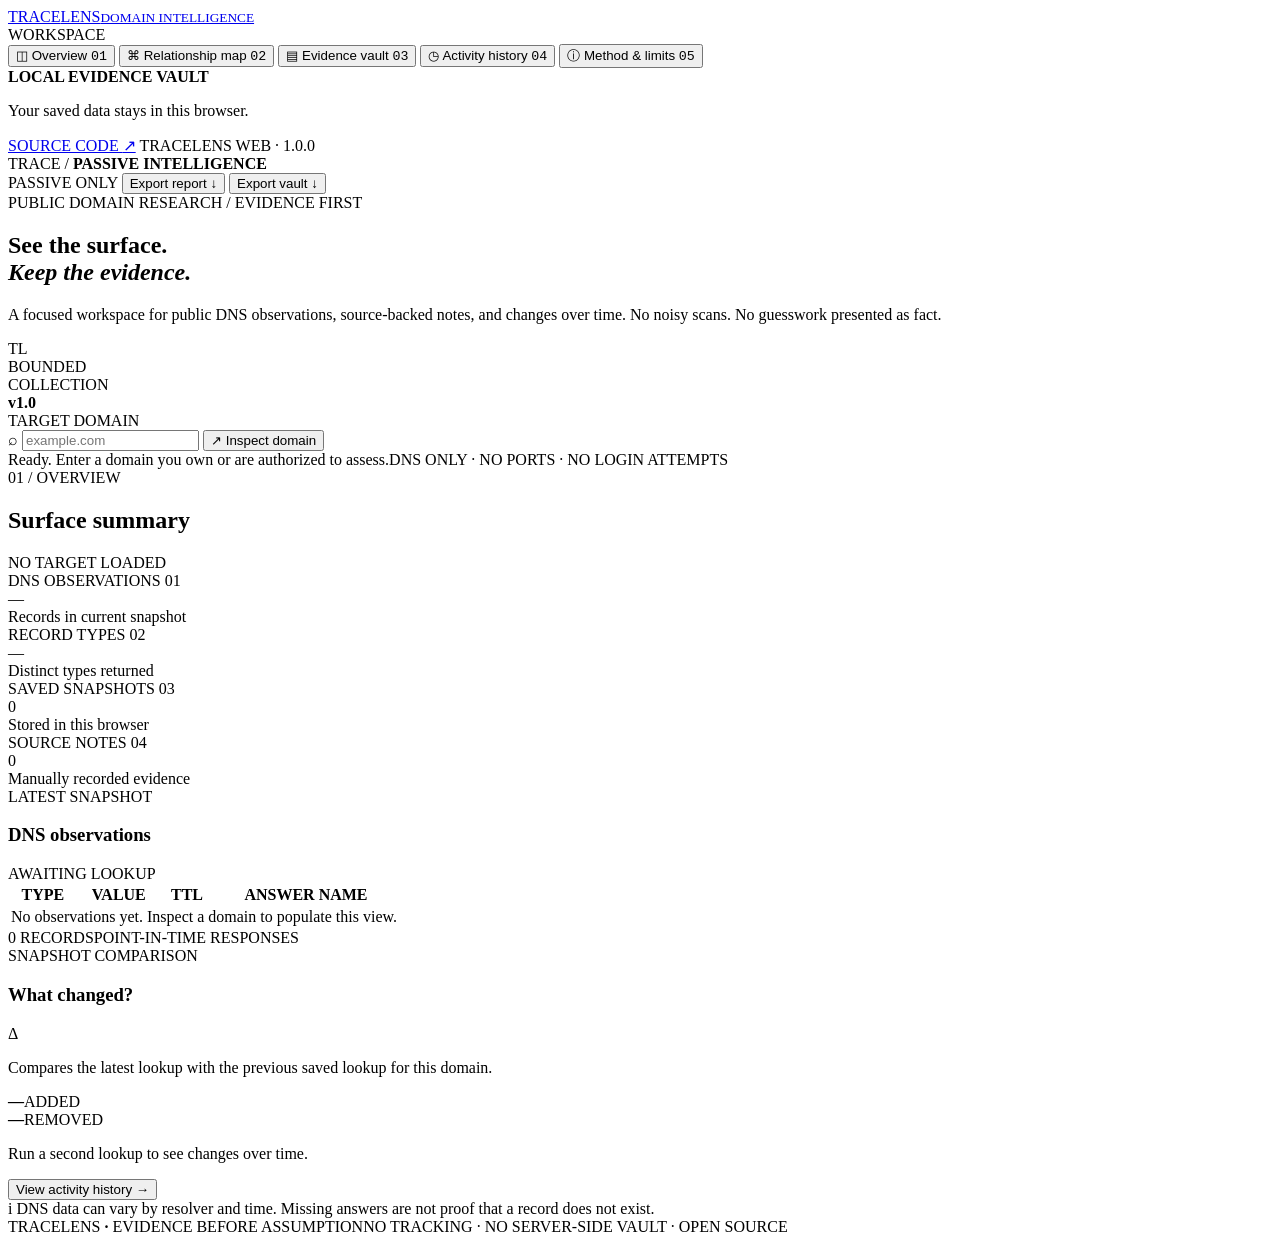
==== tracelens/index.html @ 39fd8fff "Publish TraceLens web app on portfolio site" ====
<!doctype html>
<html lang="en">
<head>
  <meta charset="utf-8">
  <meta name="viewport" content="width=device-width, initial-scale=1">
  <meta name="theme-color" content="#090b10">
  <meta name="description" content="TraceLens — passive domain intelligence and evidence management.">
  <meta http-equiv="Content-Security-Policy" content="default-src 'self'; script-src 'self'; style-src 'self'; img-src 'self' data:; connect-src 'self' https://cloudflare-dns.com https://dns.google; object-src 'none'; base-uri 'self'; form-action 'self';">
  <meta property="og:title" content="TraceLens — Domain Intelligence">
  <meta property="og:description" content="A quiet, evidence-first workspace for public DNS observations.">
  <meta property="og:type" content="website">
  <title>TraceLens — Domain Intelligence</title>
  <link rel="icon" href="./favicon.svg" type="image/svg+xml">
  <link rel="stylesheet" href="./styles.css">
  <script defer src="./app.js"></script>
</head>
<body>
  <div class="app-shell">
    <aside class="sidebar" aria-label="Main navigation">
      <a class="brand" href="./" aria-label="TraceLens home">
        <span class="brand-mark" aria-hidden="true"><span></span><span></span><span></span><span></span></span>
        <span class="brand-name">TRACE<span>LENS</span><small>DOMAIN INTELLIGENCE</small></span>
      </a>

      <div class="side-label">WORKSPACE</div>
      <nav class="nav-list">
        <button class="nav-item active" type="button" data-view="overviewView"><span class="nav-icon">◫</span> Overview <kbd>01</kbd></button>
        <button class="nav-item" type="button" data-view="graphView"><span class="nav-icon">⌘</span> Relationship map <kbd>02</kbd></button>
        <button class="nav-item" type="button" data-view="evidenceView"><span class="nav-icon">▤</span> Evidence vault <kbd>03</kbd></button>
        <button class="nav-item" type="button" data-view="historyView"><span class="nav-icon">◷</span> Activity history <kbd>04</kbd></button>
        <button class="nav-item" type="button" data-view="sourcesView"><span class="nav-icon">ⓘ</span> Method & limits <kbd>05</kbd></button>
      </nav>

      <div class="sidebar-bottom">
        <div class="privacy-card">
          <span class="privacy-dot"></span>
          <div><strong>LOCAL EVIDENCE VAULT</strong><p>Your saved data stays in this browser.</p></div>
        </div>
        <a class="side-link" href="https://github.com/Vxn1r/TraceLens" target="_blank" rel="noopener noreferrer">SOURCE CODE <span>↗</span></a>
        <span class="side-version">TRACELENS WEB · 1.0.0</span>
      </div>
    </aside>

    <main class="main">
      <header class="topbar">
        <div class="breadcrumb"><span>TRACE /</span> <strong>PASSIVE INTELLIGENCE</strong></div>
        <div class="topbar-right">
          <span class="mode-pill"><i></i> PASSIVE ONLY</span>
          <button class="quiet-button" id="exportReport" type="button">Export report <span>↓</span></button>
          <button class="quiet-button" id="exportJson" type="button">Export vault <span>↓</span></button>
        </div>
      </header>

      <section class="command-center">
        <div class="eyebrow"><span class="eyebrow-line"></span> PUBLIC DOMAIN RESEARCH / EVIDENCE FIRST</div>
        <div class="hero-row">
          <div>
            <h1>See the surface.<br><em>Keep the evidence.</em></h1>
            <p class="hero-copy">A focused workspace for public DNS observations, source-backed notes, and changes over time. No noisy scans. No guesswork presented as fact.</p>
          </div>
          <div class="scope-stamp"><span>TL</span><div>BOUNDED<br>COLLECTION<br><b>v1.0</b></div></div>
        </div>

        <form class="lookup-form" id="lookupForm">
          <label for="domainInput">TARGET DOMAIN</label>
          <div class="lookup-control">
            <span class="input-prefix">⌕</span>
            <input id="domainInput" name="domain" type="text" placeholder="example.com" autocomplete="off" autocapitalize="none" spellcheck="false" maxlength="253" required>
            <button class="scan-button" id="scanButton" type="submit"><span class="scan-glyph">↗</span> Inspect domain</button>
          </div>
          <div class="lookup-foot"><span id="lookupStatus" role="status" aria-live="polite">Ready. Enter a domain you own or are authorized to assess.</span><span>DNS ONLY · NO PORTS · NO LOGIN ATTEMPTS</span></div>
        </form>
      </section>

      <div class="view-wrap">
        <section class="view active" id="overviewView" aria-labelledby="overviewTitle">
          <div class="section-heading">
            <div><div class="section-index">01 / OVERVIEW</div><h2 id="overviewTitle">Surface summary</h2></div>
            <span class="target-chip" id="currentTarget">NO TARGET LOADED</span>
          </div>

          <div class="metric-grid">
            <article class="metric-card"><div class="metric-label">DNS OBSERVATIONS <span>01</span></div><div class="metric-value" id="metricRecords">—</div><div class="metric-foot">Records in current snapshot</div></article>
            <article class="metric-card"><div class="metric-label">RECORD TYPES <span>02</span></div><div class="metric-value" id="metricTypes">—</div><div class="metric-foot">Distinct types returned</div></article>
            <article class="metric-card"><div class="metric-label">SAVED SNAPSHOTS <span>03</span></div><div class="metric-value" id="metricRuns">0</div><div class="metric-foot">Stored in this browser</div></article>
            <article class="metric-card"><div class="metric-label">SOURCE NOTES <span>04</span></div><div class="metric-value" id="metricNotes">0</div><div class="metric-foot">Manually recorded evidence</div></article>
          </div>

          <div class="content-grid">
            <article class="panel record-panel">
              <div class="panel-heading"><div><span class="panel-kicker">LATEST SNAPSHOT</span><h3>DNS observations</h3></div><span class="tiny-status" id="snapshotTime">AWAITING LOOKUP</span></div>
              <div class="table-scroll">
                <table class="data-table">
                  <thead><tr><th>TYPE</th><th>VALUE</th><th>TTL</th><th>ANSWER NAME</th></tr></thead>
                  <tbody id="recordRows"><tr><td colspan="4" class="empty-cell">No observations yet. Inspect a domain to populate this view.</td></tr></tbody>
                </table>
              </div>
              <div class="table-foot"><span id="recordCount">0 RECORDS</span><span>POINT-IN-TIME RESPONSES</span></div>
            </article>

            <article class="panel delta-panel">
              <div class="panel-heading"><div><span class="panel-kicker">SNAPSHOT COMPARISON</span><h3>What changed?</h3></div><span class="delta-mark">Δ</span></div>
              <p class="panel-description">Compares the latest lookup with the previous saved lookup for this domain.</p>
              <div class="delta-numbers">
                <div><strong class="added" id="addedCount">—</strong><span>ADDED</span></div>
                <div><strong class="removed" id="removedCount">—</strong><span>REMOVED</span></div>
              </div>
              <p class="delta-note" id="deltaNote">Run a second lookup to see changes over time.</p>
              <button class="text-action" type="button" data-view="historyView">View activity history <span>→</span></button>
            </article>
          </div>

          <div class="disclaimer-line"><span>i</span> DNS data can vary by resolver and time. Missing answers are not proof that a record does not exist.</div>
        </section>

        <section class="view" id="graphView" aria-labelledby="graphTitle" hidden>
          <div class="section-heading">
            <div><div class="section-index">02 / RELATIONSHIP MAP</div><h2 id="graphTitle">Domain connections</h2></div>
            <span class="target-chip" id="graphTarget">NO TARGET LOADED</span>
          </div>
          <article class="panel graph-panel">
            <div class="panel-heading"><div><span class="panel-kicker">OBSERVED DNS RELATIONSHIPS</span><h3>One domain. Its returned records.</h3></div><span class="graph-legend"><i class="legend-domain"></i> TARGET <i class="legend-record"></i> DNS ANSWER</span></div>
            <div class="graph-scroll">
              <svg id="relationshipGraph" viewBox="0 0 900 390" role="img" aria-label="Relationship map generated from DNS answers"></svg>
            </div>
            <div class="graph-caption" id="graphCaption">The map will display only records returned by the selected passive DNS lookup.</div>
          </article>
          <div class="disclaimer-line"><span>i</span> Lines represent observed DNS answers only. They do not imply ownership, hosting control, or a confirmed business relationship.</div>
        </section>

        <section class="view" id="evidenceView" aria-labelledby="evidenceTitle" hidden>
          <div class="section-heading">
            <div><div class="section-index">03 / EVIDENCE VAULT</div><h2 id="evidenceTitle">Notes & provenance</h2></div>
            <span class="target-chip" id="evidenceTarget">NO TARGET LOADED</span>
          </div>
          <div class="content-grid evidence-grid">
            <article class="panel note-panel">
              <div class="panel-heading"><div><span class="panel-kicker">MANUAL EVIDENCE</span><h3>Add a sourced note</h3></div><span class="note-mark">+</span></div>
              <form id="noteForm" class="note-form">
                <label for="noteDomain">DOMAIN</label>
                <input id="noteDomain" type="text" placeholder="example.com" maxlength="253" required>
                <label for="noteCategory">CATEGORY</label>
                <select id="noteCategory"><option>Public documentation</option><option>Organization statement</option><option>Technical observation</option><option>Other public source</option></select>
                <label for="noteText">OBSERVATION</label>
                <textarea id="noteText" rows="4" maxlength="1200" placeholder="Record what the source actually says. Separate observation from interpretation." required></textarea>
                <label for="noteSource">SOURCE URL</label>
                <input id="noteSource" type="url" placeholder="https://source.example/page" maxlength="2000" required>
                <label for="noteConfidence">CONFIDENCE</label>
                <select id="noteConfidence"><option value="unverified">Unverified — not independently checked</option><option value="low">Low — limited supporting context</option><option value="medium">Medium — source is relevant and attributable</option><option value="high">High — corroborated by independent sources</option></select>
                <button class="primary-button full-button" type="submit">Save evidence note <span>↗</span></button>
                <p class="form-hint">Notes are user-entered. TraceLens does not fetch or verify the source URL.</p>
              </form>
            </article>
            <article class="panel saved-notes-panel">
              <div class="panel-heading"><div><span class="panel-kicker">LOCAL RECORDS</span><h3>Saved notes</h3></div><span class="tiny-status" id="noteTotal">0 NOTES</span></div>
              <div class="note-list" id="noteList"><div class="empty-state">No notes saved for this domain yet.</div></div>
            </article>
          </div>
        </section>

        <section class="view" id="historyView" aria-labelledby="historyTitle" hidden>
          <div class="section-heading">
            <div><div class="section-index">04 / ACTIVITY HISTORY</div><h2 id="historyTitle">Saved snapshots</h2></div>
            <span class="target-chip">BROWSER STORAGE</span>
          </div>
          <article class="panel history-panel">
            <div class="panel-heading"><div><span class="panel-kicker">LOCAL HISTORY</span><h3>Lookup timeline</h3></div><span class="tiny-status" id="historyTotal">0 SNAPSHOTS</span></div>
            <div id="historyList" class="history-list"><div class="empty-state">Your saved DNS snapshots will appear here.</div></div>
          </article>
          <div class="history-actions"><button class="quiet-button danger-button" id="clearVault" type="button">Clear local vault <span>×</span></button><span>This removes saved snapshots and notes from this browser only.</span></div>
        </section>

        <section class="view" id="sourcesView" aria-labelledby="sourcesTitle" hidden>
          <div class="section-heading">
            <div><div class="section-index">05 / METHOD & LIMITS</div><h2 id="sourcesTitle">How TraceLens works</h2></div>
            <span class="target-chip">TRANSPARENT BY DESIGN</span>
          </div>
          <div class="content-grid source-grid">
            <article class="panel source-card"><span class="source-number">01</span><h3>Passive DNS only</h3><p>TraceLens queries a fixed set of public DNS record types: A, AAAA, CNAME, MX, NS, TXT, CAA, and SOA. It does not enumerate subdomains, scan ports, probe services, or attempt authentication.</p></article>
            <article class="panel source-card"><span class="source-number">02</span><h3>Resolver transparency</h3><p>Lookups use Cloudflare DNS-over-HTTPS, with Google Public DNS as a fallback. The chosen resolver receives the domain query. Do not submit private or sensitive names.</p></article>
            <article class="panel source-card"><span class="source-number">03</span><h3>Evidence stays local</h3><p>Snapshots and notes are stored in this browser's local storage. There is no TraceLens account, remote database, analytics beacon, or server-side collection. Export your vault to keep a backup.</p></article>
            <article class="panel source-card"><span class="source-number">04</span><h3>Observed is not proven</h3><p>DNS records are time-stamped observations. They do not prove ownership, affiliation, vulnerability, physical location, or control of an address. A missing record does not prove non-existence.</p></article>
          </div>
          <div class="responsible-note"><strong>Responsible use</strong><p>Use only with domains you own or are authorized to assess. TraceLens is designed for learning, public-data verification, and organizing domain-level evidence—not identifying or tracking private individuals.</p><a href="https://github.com/Vxn1r/TraceLens/blob/main/docs/responsible-use.md" target="_blank" rel="noopener noreferrer">Read the responsible-use guide ↗</a></div>
        </section>
      </div>

      <footer class="app-footer"><span>TRACELENS <b>·</b> EVIDENCE BEFORE ASSUMPTION</span><span>NO TRACKING · NO SERVER-SIDE VAULT · OPEN SOURCE</span></footer>
    </main>
  </div>

  <div class="toast" id="toast" role="status" aria-live="polite"></div>
</body>
</html>
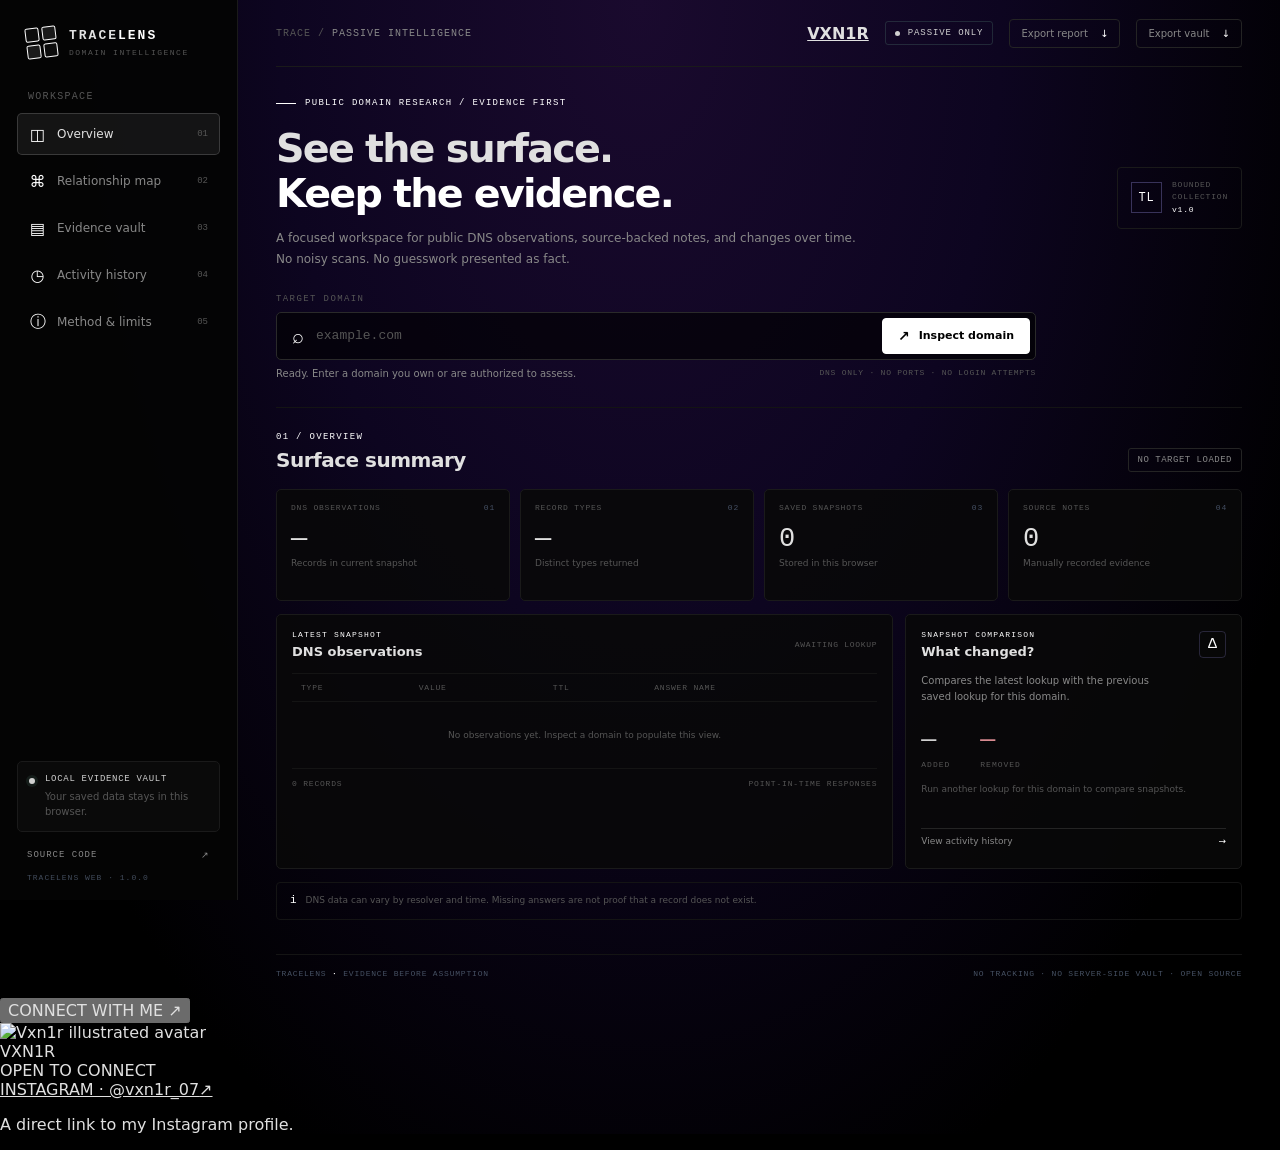
==== commit 17b71a85: "Sync TraceLens profile experience to portfolio site" ====
--- a/tracelens/index.html
+++ b/tracelens/index.html
@@ -44,7 +44,7 @@
     <main class="main">
       <header class="topbar">
         <div class="breadcrumb"><span>TRACE /</span> <strong>PASSIVE INTELLIGENCE</strong></div>
-        <div class="topbar-right">
+        <div class="topbar-right"><a class="vxn-profile-chip" href="https://vxn1r.github.io/" aria-label="Vxn1r portfolio"><span class="vxn-avatar-ring"><img src="./avatar.svg" alt=""></span><strong>VXN1R</strong></a>
           <span class="mode-pill"><i></i> PASSIVE ONLY</span>
           <button class="quiet-button" id="exportReport" type="button">Export report <span>↓</span></button>
           <button class="quiet-button" id="exportJson" type="button">Export vault <span>↓</span></button>
@@ -189,6 +189,15 @@
     </main>
   </div>
 
+  
+<div class="vxn-connect" id="vxnConnect">
+  <button class="vxn-connect-toggle" id="vxnConnectToggle" type="button" aria-expanded="false" aria-controls="vxnConnectCard"><span class="vxn-connect-dot"></span> CONNECT WITH ME <span aria-hidden="true">↗</span></button>
+  <div class="vxn-connect-card" id="vxnConnectCard" role="dialog" aria-label="Connect with Vxn1r">
+    <div class="vxn-connect-head"><span class="vxn-avatar-ring"><img src="./avatar.svg" alt="Vxn1r illustrated avatar"></span><div><div class="vxn-connect-title">VXN1R</div><div class="vxn-connect-sub">OPEN TO CONNECT</div></div></div>
+    <a class="vxn-instagram-link" href="https://www.instagram.com/vxn1r_07/" target="_blank" rel="noopener noreferrer"><span>INSTAGRAM · @vxn1r_07</span><span>↗</span></a>
+    <p class="vxn-connect-hint">A direct link to my Instagram profile.</p>
+  </div>
+</div>
   <div class="toast" id="toast" role="status" aria-live="polite"></div>
 </body>
 </html>
--- a/tracelens/styles.css
+++ b/tracelens/styles.css
@@ -0,0 +1,346 @@
+:root {
+  color-scheme: dark;
+  --bg: #090b10;
+  --sidebar: #0d1016;
+  --panel: #11151d;
+  --panel-2: #151a23;
+  --line: #242b37;
+  --line-soft: #1b222d;
+  --text: #e7eaf0;
+  --muted: #8993a4;
+  --faint: #596476;
+  --accent: #a9a2ff;
+  --accent-soft: rgba(169, 162, 255, .12);
+  --cyan: #79cbd1;
+  --green: #7bc7a2;
+  --amber: #d6b77c;
+  --red: #d88b91;
+  --mono: ui-monospace, SFMono-Regular, Menlo, Monaco, Consolas, "Liberation Mono", monospace;
+  --sans: Inter, ui-sans-serif, system-ui, -apple-system, BlinkMacSystemFont, "Segoe UI", sans-serif;
+  font-family: var(--sans);
+  background: var(--bg);
+  color: var(--text);
+}
+
+* { box-sizing: border-box; }
+html { min-width: 320px; background: var(--bg); scroll-behavior: smooth; }
+body { margin: 0; min-width: 320px; min-height: 100vh; background: var(--bg); color: var(--text); }
+button, input, textarea, select { font: inherit; }
+button { color: inherit; }
+a { color: inherit; }
+button:focus-visible, input:focus-visible, textarea:focus-visible, select:focus-visible, a:focus-visible {
+  outline: 2px solid var(--accent);
+  outline-offset: 3px;
+}
+.app-shell { min-height: 100vh; }
+.sidebar {
+  position: fixed; inset: 0 auto 0 0; z-index: 5; width: 238px;
+  display: flex; flex-direction: column; padding: 27px 17px 18px;
+  background: var(--sidebar); border-right: 1px solid var(--line-soft);
+}
+.brand { display: flex; align-items: center; gap: 12px; padding: 0 9px 33px; text-decoration: none; }
+.brand-mark { width: 31px; height: 31px; display: grid; grid-template-columns: repeat(2, 1fr); gap: 3px; transform: rotate(-7deg); }
+.brand-mark span { display: block; border: 1px solid var(--accent); border-radius: 2px; background: rgba(169,162,255,.08); }
+.brand-mark span:nth-child(2), .brand-mark span:nth-child(3) { background: var(--accent-soft); }
+.brand-name { font: 600 13px var(--mono); letter-spacing: 2px; color: var(--text); }
+.brand-name > span { color: var(--accent); }
+.brand-name small { display: block; padding-top: 5px; color: var(--faint); font: 8px var(--mono); letter-spacing: 1.5px; }
+.side-label, .section-index, .eyebrow, .panel-kicker, .metric-label, .note-form label {
+  color: var(--faint); font: 10px var(--mono); letter-spacing: 1.3px;
+}
+.side-label { padding: 0 11px 11px; }
+.nav-list { display: grid; gap: 5px; }
+.nav-item {
+  width: 100%; min-height: 42px; display: flex; align-items: center; gap: 11px;
+  padding: 0 11px; border: 1px solid transparent; border-radius: 5px;
+  background: transparent; color: var(--muted); cursor: pointer; text-align: left;
+  font-size: 12px; transition: background .12s ease, color .12s ease, border-color .12s ease;
+}
+.nav-item:hover { color: var(--text); background: rgba(255,255,255,.025); }
+.nav-item.active { color: var(--text); background: var(--accent-soft); border-color: rgba(169,162,255,.16); }
+.nav-icon { width: 17px; color: var(--accent); font-size: 16px; text-align: center; }
+.nav-item kbd { margin-left: auto; color: var(--faint); font: 9px var(--mono); }
+.sidebar-bottom { margin-top: auto; }
+.privacy-card { display: flex; gap: 10px; padding: 12px 11px; background: #111821; border: 1px solid var(--line); border-radius: 5px; }
+.privacy-dot, .mode-pill i { width: 6px; height: 6px; flex: 0 0 6px; margin-top: 4px; border-radius: 50%; background: var(--green); box-shadow: 0 0 0 3px rgba(123,199,162,.1); }
+.privacy-card strong { display: block; color: var(--green); font: 9px var(--mono); letter-spacing: .7px; }
+.privacy-card p { margin: 5px 0 0; color: var(--faint); font-size: 10px; line-height: 1.5; }
+.side-link { display: flex; justify-content: space-between; margin: 18px 10px 12px; color: var(--muted); text-decoration: none; font: 9px var(--mono); letter-spacing: 1px; }
+.side-link:hover { color: var(--accent); }
+.side-version { display: block; padding: 0 10px; color: #424c5c; font: 8px var(--mono); letter-spacing: 1px; }
+
+.main { min-height: 100vh; margin-left: 238px; padding: 0 38px; max-width: 1660px; }
+.topbar { height: 67px; display: flex; align-items: center; justify-content: space-between; border-bottom: 1px solid var(--line-soft); }
+.breadcrumb { color: var(--faint); font: 10px var(--mono); letter-spacing: 1px; }
+.breadcrumb strong { color: var(--muted); font-weight: 500; }
+.topbar-right { display: flex; align-items: center; gap: 16px; }
+.mode-pill { display: inline-flex; align-items: center; gap: 8px; padding: 6px 9px; color: var(--green); border: 1px solid rgba(123,199,162,.18); border-radius: 3px; font: 9px var(--mono); letter-spacing: .9px; }
+.mode-pill i { margin: 0; width: 5px; height: 5px; flex-basis: 5px; box-shadow: none; }
+.quiet-button, .text-action {
+  border: 1px solid var(--line); border-radius: 4px; background: transparent; color: var(--muted);
+  padding: 8px 11px; font-size: 10px; cursor: pointer; transition: border-color .12s ease, color .12s ease, background .12s ease;
+}
+.quiet-button:hover, .text-action:hover { border-color: #465064; color: var(--text); background: rgba(255,255,255,.025); }
+.quiet-button span { padding-left: 9px; color: var(--accent); }
+
+.command-center { padding: 31px 0 28px; border-bottom: 1px solid var(--line-soft); }
+.eyebrow { display: flex; align-items: center; gap: 9px; color: var(--accent); font-size: 9px; }
+.eyebrow-line { width: 20px; height: 1px; background: var(--accent); }
+.hero-row { display: flex; justify-content: space-between; align-items: center; gap: 24px; margin-top: 18px; }
+h1 { margin: 0; color: var(--text); font-size: clamp(28px, 3.1vw, 43px); font-weight: 550; letter-spacing: -1.8px; line-height: 1.13; }
+h1 em { color: var(--accent); font-style: normal; }
+.hero-copy { max-width: 590px; margin: 12px 0 0; color: var(--muted); font-size: 12px; line-height: 1.75; }
+.scope-stamp { display: flex; align-items: center; gap: 10px; padding: 11px 13px; border: 1px solid var(--line); border-radius: 4px; color: var(--faint); font: 8px/1.6 var(--mono); letter-spacing: .8px; }
+.scope-stamp > span { display: grid; place-items: center; width: 31px; height: 31px; border: 1px solid rgba(169,162,255,.3); color: var(--accent); font: 12px var(--mono); }
+.scope-stamp b { color: var(--accent); font-weight: 500; }
+
+.lookup-form { margin-top: 24px; }
+.lookup-form > label { display: block; margin-bottom: 8px; color: var(--faint); font: 9px var(--mono); letter-spacing: 1.4px; }
+.lookup-control { display: flex; align-items: center; gap: 10px; max-width: 760px; padding: 5px; border: 1px solid #343d4d; border-radius: 5px; background: #0d1118; }
+.input-prefix { padding-left: 10px; color: var(--accent); font-size: 20px; }
+.lookup-control input { min-width: 0; flex: 1; height: 35px; border: 0; outline: 0; background: transparent; color: var(--text); font: 13px var(--mono); }
+.lookup-control input::placeholder { color: #465163; }
+.lookup-control input:focus-visible { outline: 0; }
+.scan-button, .primary-button {
+  display: inline-flex; align-items: center; justify-content: center; gap: 9px; min-height: 36px;
+  padding: 0 15px; border: 1px solid rgba(169,162,255,.35); border-radius: 4px;
+  background: var(--accent); color: #10111a; font-size: 11px; font-weight: 650; cursor: pointer;
+  transition: filter .12s ease, transform .12s ease;
+}
+.scan-button:hover, .primary-button:hover { filter: brightness(1.08); }
+.scan-button:active, .primary-button:active { transform: translateY(1px); }
+.scan-button:disabled { opacity: .55; cursor: wait; }
+.scan-glyph { font-size: 14px; }
+.lookup-foot { display: flex; justify-content: space-between; gap: 15px; max-width: 760px; padding-top: 8px; color: var(--faint); font: 8px var(--mono); letter-spacing: .75px; }
+#lookupStatus { color: var(--muted); letter-spacing: 0; font: 10px var(--sans); }
+#lookupStatus.error { color: var(--red); }
+#lookupStatus.success { color: var(--green); }
+
+.view-wrap { padding: 24px 0 34px; }
+.view[hidden] { display: none !important; }
+.view { display: block; }
+.section-heading { display: flex; justify-content: space-between; align-items: end; gap: 14px; margin-bottom: 17px; }
+.section-index { color: var(--accent); font-size: 9px; }
+.section-heading h2 { margin: 6px 0 0; font-size: 20px; font-weight: 550; letter-spacing: -.5px; }
+.target-chip { max-width: 55%; overflow: hidden; padding: 6px 9px; border: 1px solid var(--line); border-radius: 3px; color: var(--muted); text-overflow: ellipsis; white-space: nowrap; font: 9px var(--mono); letter-spacing: .5px; }
+.metric-grid { display: grid; grid-template-columns: repeat(4, minmax(0, 1fr)); gap: 10px; margin-bottom: 13px; }
+.metric-card { min-height: 112px; padding: 13px 14px; border: 1px solid var(--line); border-radius: 5px; background: var(--panel); }
+.metric-label { display: flex; justify-content: space-between; color: var(--faint); font-size: 8px; letter-spacing: .8px; }
+.metric-label span { color: #455064; }
+.metric-value { margin-top: 12px; color: var(--text); font: 27px var(--mono); letter-spacing: -1px; }
+.metric-foot { margin-top: 4px; color: var(--faint); font-size: 9px; }
+.content-grid { display: grid; grid-template-columns: minmax(0, 1.65fr) minmax(250px, .9fr); gap: 12px; }
+.panel { min-width: 0; border: 1px solid var(--line); border-radius: 5px; background: var(--panel); }
+.record-panel, .delta-panel, .graph-panel, .note-panel, .saved-notes-panel, .history-panel { padding: 15px; }
+.panel-heading { display: flex; justify-content: space-between; align-items: center; gap: 14px; margin-bottom: 14px; }
+.panel-kicker { display: block; color: var(--accent); font-size: 8px; letter-spacing: 1.2px; }
+.panel-heading h3 { margin: 5px 0 0; color: var(--text); font-size: 13px; font-weight: 550; }
+.tiny-status { color: var(--faint); font: 8px var(--mono); letter-spacing: .7px; }
+.table-scroll { overflow-x: auto; }
+.data-table { width: 100%; border-collapse: collapse; text-align: left; }
+.data-table th { padding: 9px 9px; border-top: 1px solid var(--line-soft); border-bottom: 1px solid var(--line-soft); color: var(--faint); font: 8px var(--mono); letter-spacing: .8px; white-space: nowrap; }
+.data-table td { max-width: 360px; padding: 10px 9px; border-bottom: 1px solid var(--line-soft); color: var(--muted); font-size: 10px; line-height: 1.5; overflow-wrap: anywhere; }
+.data-table tr:last-child td { border-bottom: 0; }
+.data-table td:first-child { color: var(--cyan); font: 9px var(--mono); white-space: nowrap; }
+.data-table td:nth-child(2) { color: var(--text); font-family: var(--mono); font-size: 9px; }
+.empty-cell { padding: 28px 10px !important; text-align: center; color: var(--faint) !important; font-family: var(--sans) !important; }
+.table-foot { display: flex; justify-content: space-between; padding-top: 10px; border-top: 1px solid var(--line-soft); color: var(--faint); font: 8px var(--mono); letter-spacing: .8px; }
+.delta-mark, .note-mark { display: grid; place-items: center; width: 27px; height: 27px; border: 1px solid rgba(169,162,255,.2); border-radius: 4px; color: var(--accent); font: 15px var(--mono); }
+.panel-description { max-width: 260px; margin: 0; color: var(--muted); font-size: 10px; line-height: 1.6; }
+.delta-numbers { display: flex; gap: 30px; margin: 21px 0 14px; }
+.delta-numbers div { display: grid; gap: 5px; }
+.delta-numbers strong { font: 25px var(--mono); }
+.delta-numbers span { color: var(--faint); font: 8px var(--mono); letter-spacing: 1px; }
+.added { color: var(--green); }
+.removed { color: var(--red); }
+.delta-note { min-height: 32px; margin: 0 0 13px; color: var(--faint); font-size: 9px; line-height: 1.5; }
+.text-action { padding: 7px 0; border: 0; border-top: 1px solid var(--line-soft); border-radius: 0; width: 100%; display: flex; justify-content: space-between; text-align: left; font-size: 9px; }
+.text-action span { color: var(--accent); }
+.disclaimer-line { display: flex; align-items: flex-start; gap: 9px; margin-top: 13px; padding: 11px 13px; border: 1px solid var(--line-soft); border-radius: 4px; color: var(--faint); font-size: 9px; line-height: 1.55; }
+.disclaimer-line span { color: var(--accent); font: 11px var(--mono); }
+
+.graph-panel { overflow: hidden; }
+.graph-legend { display: flex; align-items: center; gap: 7px; color: var(--faint); font: 8px var(--mono); letter-spacing: .8px; white-space: nowrap; }
+.legend-domain, .legend-record { display: inline-block; width: 7px; height: 7px; border-radius: 50%; background: var(--accent); }
+.legend-record { margin-left: 7px; background: var(--cyan); }
+.graph-scroll { overflow-x: auto; }
+#relationshipGraph { display: block; width: 100%; min-width: 620px; height: auto; min-height: 320px; }
+.graph-edge { stroke: #3b4555; stroke-width: 1.2; }
+.graph-domain { fill: var(--accent-soft); stroke: var(--accent); stroke-width: 1.4; }
+.graph-record { fill: #14252a; stroke: var(--cyan); stroke-width: 1.2; }
+.graph-label { fill: var(--text); font: 10px var(--mono); }
+.graph-sublabel { fill: var(--muted); font: 8px var(--mono); }
+.graph-root-label { fill: var(--text); font: 12px var(--mono); }
+.graph-group-label { fill: var(--faint); font: 8px var(--mono); letter-spacing: 1.5px; }
+.graph-caption { padding-top: 10px; border-top: 1px solid var(--line-soft); color: var(--faint); font-size: 9px; line-height: 1.5; }
+
+.evidence-grid { grid-template-columns: minmax(280px, .9fr) minmax(0, 1.1fr); }
+.note-form { display: grid; gap: 7px; }
+.note-form label { margin-top: 5px; font-size: 8px; }
+.note-form input, .note-form textarea, .note-form select {
+  width: 100%; min-height: 35px; padding: 9px 10px; border: 1px solid var(--line);
+  border-radius: 4px; background: #0c1017; color: var(--text); font-size: 10px;
+}
+.note-form textarea { min-height: 86px; resize: vertical; line-height: 1.5; }
+.note-form input::placeholder, .note-form textarea::placeholder { color: #4c5768; }
+.note-form select { color: var(--muted); }
+.full-button { width: 100%; margin-top: 8px; }
+.full-button span { margin-left: auto; }
+.form-hint { margin: 1px 0 0; color: var(--faint); font-size: 9px; line-height: 1.5; }
+.note-list { display: grid; gap: 9px; }
+.note-item { padding: 12px; border: 1px solid var(--line-soft); border-radius: 4px; background: #0e131b; }
+.note-item-top { display: flex; justify-content: space-between; gap: 9px; }
+.note-category { color: var(--accent); font: 9px var(--mono); }
+.confidence { color: var(--amber); font: 8px var(--mono); text-transform: uppercase; }
+.note-body { margin: 9px 0; color: var(--text); font-size: 10px; line-height: 1.6; white-space: pre-wrap; overflow-wrap: anywhere; }
+.note-source { color: var(--cyan); font-size: 9px; overflow-wrap: anywhere; text-decoration: none; }
+.note-source:hover { text-decoration: underline; }
+.note-date { margin-top: 7px; color: var(--faint); font: 8px var(--mono); }
+.empty-state { padding: 30px 12px; color: var(--faint); text-align: center; font-size: 10px; line-height: 1.6; }
+
+.history-list { display: grid; gap: 8px; }
+.history-item {
+  display: grid; grid-template-columns: minmax(0, 1fr) auto auto; align-items: center; gap: 15px;
+  width: 100%; padding: 13px 14px; border: 1px solid var(--line-soft); border-radius: 4px;
+  background: #0e131b; text-align: left; cursor: pointer; transition: border-color .12s ease, background .12s ease;
+}
+.history-item:hover { border-color: #485267; background: #121a24; }
+.history-domain { color: var(--text); font: 11px var(--mono); overflow-wrap: anywhere; }
+.history-date { margin-top: 5px; color: var(--faint); font: 8px var(--mono); }
+.history-count { color: var(--cyan); font: 10px var(--mono); white-space: nowrap; }
+.history-resolver { color: var(--faint); font: 8px var(--mono); text-align: right; }
+.history-actions { display: flex; justify-content: space-between; align-items: center; gap: 15px; margin-top: 13px; }
+.history-actions > span { color: var(--faint); font-size: 9px; }
+.danger-button { color: var(--red); border-color: rgba(216,139,145,.25); }
+
+.source-grid { grid-template-columns: repeat(2, minmax(0, 1fr)); }
+.source-card { position: relative; min-height: 160px; padding: 17px; }
+.source-number { color: var(--accent); font: 9px var(--mono); }
+.source-card h3 { margin: 19px 0 8px; font-size: 13px; font-weight: 550; }
+.source-card p { max-width: 500px; margin: 0; color: var(--muted); font-size: 10px; line-height: 1.7; }
+.responsible-note { margin-top: 13px; padding: 16px; border: 1px solid rgba(169,162,255,.18); border-radius: 4px; background: rgba(169,162,255,.045); }
+.responsible-note strong { color: var(--accent); font: 9px var(--mono); letter-spacing: 1px; text-transform: uppercase; }
+.responsible-note p { color: var(--muted); font-size: 10px; line-height: 1.65; }
+.responsible-note a { color: var(--cyan); font-size: 9px; text-decoration: none; }
+.responsible-note a:hover { text-decoration: underline; }
+
+.app-footer { display: flex; justify-content: space-between; gap: 15px; padding: 14px 0 20px; border-top: 1px solid var(--line-soft); color: #465163; font: 8px var(--mono); letter-spacing: .8px; }
+.app-footer b { color: var(--accent); }
+.toast {
+  position: fixed; right: 22px; bottom: 20px; z-index: 20; max-width: min(400px, calc(100vw - 40px));
+  padding: 11px 14px; border: 1px solid #3a4658; border-radius: 4px; background: #151d28;
+  color: var(--text); box-shadow: 0 10px 35px rgba(0,0,0,.25); font-size: 10px; line-height: 1.5;
+  opacity: 0; transform: translateY(5px); pointer-events: none; transition: opacity .14s ease, transform .14s ease;
+}
+.toast.show { opacity: 1; transform: translateY(0); }
+
+@media (min-width: 1500px) {
+  .main { margin-right: auto; }
+}
+@media (max-width: 1120px) {
+  .main { padding: 0 24px; }
+  .content-grid { grid-template-columns: minmax(0, 1.35fr) minmax(230px, .8fr); }
+  .metric-grid { grid-template-columns: repeat(2, minmax(0, 1fr)); }
+}
+@media (max-width: 820px) {
+  .sidebar { width: 70px; padding: 20px 9px 12px; align-items: center; }
+  .brand { padding: 0 0 27px; }
+  .brand-name, .side-label, .nav-item kbd, .privacy-card, .side-link, .side-version { display: none; }
+  .nav-list { width: 100%; }
+  .nav-item, .nav-item:not(.active) { display: flex; justify-content: center; padding: 0; font-size: 0; }
+  .nav-item.active { font-size: 0; }
+  .nav-icon { font-size: 18px; }
+  .main { margin-left: 70px; padding: 0 18px; }
+  .content-grid, .evidence-grid { grid-template-columns: 1fr; }
+  .delta-panel { min-height: 190px; }
+}
+@media (max-width: 560px) {
+  .sidebar { inset: auto 0 0; width: 100%; height: 58px; padding: 5px 10px; border-right: 0; border-top: 1px solid var(--line); background: rgba(13,16,22,.98); }
+  .brand, .sidebar-bottom, .side-label { display: none; }
+  .nav-list { display: grid; grid-template-columns: repeat(5, 1fr); gap: 3px; }
+  .nav-item, .nav-item:not(.active) { display: flex; min-height: 45px; border-radius: 4px; }
+  .nav-icon { width: auto; font-size: 17px; }
+  .main { margin: 0; padding: 0 14px 75px; }
+  .topbar { height: auto; min-height: 54px; flex-wrap: wrap; gap: 8px; padding: 9px 0; }
+  .breadcrumb { font-size: 8px; }
+  .mode-pill { display: none; }
+  .topbar-right { gap: 5px; }
+  .quiet-button { padding: 7px 8px; font-size: 8px; }
+  .command-center { padding: 24px 0 20px; }
+  .hero-row { align-items: flex-start; }
+  h1 { font-size: 31px; letter-spacing: -1.2px; }
+  .hero-copy { font-size: 10px; }
+  .scope-stamp { display: none; }
+  .lookup-control { flex-wrap: wrap; gap: 5px; }
+  .lookup-control input { flex-basis: calc(100% - 55px); }
+  .scan-button { width: 100%; min-height: 39px; }
+  .lookup-foot { font-size: 7px; }
+  #lookupStatus { font-size: 9px; }
+  .view-wrap { padding-top: 19px; }
+  .section-heading h2 { font-size: 18px; }
+  .target-chip { max-width: 50%; font-size: 7px; }
+  .metric-grid { gap: 7px; }
+  .metric-card { min-height: 101px; padding: 11px; }
+  .metric-label { font-size: 7px; }
+  .metric-value { font-size: 23px; }
+  .metric-foot { font-size: 8px; }
+  .panel { border-radius: 4px; }
+  .record-panel, .delta-panel, .graph-panel, .note-panel, .saved-notes-panel, .history-panel { padding: 12px; }
+  .app-footer { flex-direction: column; font-size: 7px; }
+  .history-item { grid-template-columns: minmax(0, 1fr) auto; gap: 7px; }
+  .history-resolver { display: none; }
+  .source-grid { grid-template-columns: 1fr; }
+  .source-card { min-height: 0; }
+  .history-actions { align-items: flex-start; flex-direction: column; }
+  .toast { right: 12px; bottom: 73px; }
+}
+@media (prefers-reduced-motion: reduce) {
+  *, *::before, *::after { scroll-behavior: auto !important; transition-duration: .01ms !important; animation-duration: .01ms !important; }
+}
+
+
+/* === VXN1R PORTFOLIO THEME === */
+:root {
+  color-scheme: dark;
+  --bg: #000000;
+  --sidebar: #080808;
+  --panel: #0a0a0a;
+  --panel-2: #111111;
+  --line: #1a1a1a;
+  --line-soft: #141414;
+  --text: #e0e0e0;
+  --muted: #888888;
+  --faint: #555555;
+  --accent: #ffffff;
+  --accent-soft: rgba(255,255,255,.065);
+  --cyan: #c4c4c4;
+  --green: #d0d0d0;
+  --amber: #bdbdbd;
+  --red: #d88b91;
+  font-family: Inter, ui-sans-serif, system-ui, -apple-system, BlinkMacSystemFont, "Segoe UI", sans-serif;
+  background: #000000;
+  color: var(--text);
+}
+html, body { background: #000000; }
+body {
+  background: radial-gradient(ellipse at 50% 0%, #1a0a2e 0%, #0d0520 40%, #000000 80%);
+}
+.sidebar { background: rgba(5,5,5,.94); border-right-color: #1a1a1a; }
+.topbar { border-bottom-color: #1a1a1a; }
+.brand-mark span { border-color: #ffffff; background: rgba(255,255,255,.035); }
+.brand-mark span:nth-child(2), .brand-mark span:nth-child(3) { background: rgba(255,255,255,.09); }
+.nav-item.active { border-color: rgba(255,255,255,.16); }
+.privacy-card { background: #0a0a0a; border-color: #1a1a1a; }
+.lookup-control { background: rgba(0,0,0,.62); border-color: #2a2a2a; }
+.lookup-control input::placeholder { color: #555555; }
+.scan-button, .primary-button {
+  border-color: #ffffff;
+  background: #ffffff;
+  color: #000000;
+}
+.metric-card, .panel, .project-card { background: rgba(8,8,8,.88); border-color: #1a1a1a; }
+.quiet-button, .text-action, .target-chip { border-color: #242424; }
+.quiet-button:hover, .text-action:hover { border-color: #555555; }
+.graph-node rect { stroke: #777777; }
+.graph-edge { stroke: rgba(220,220,220,.35); }
+.toast { background: #0b0b0b; border-color: #333333; }
